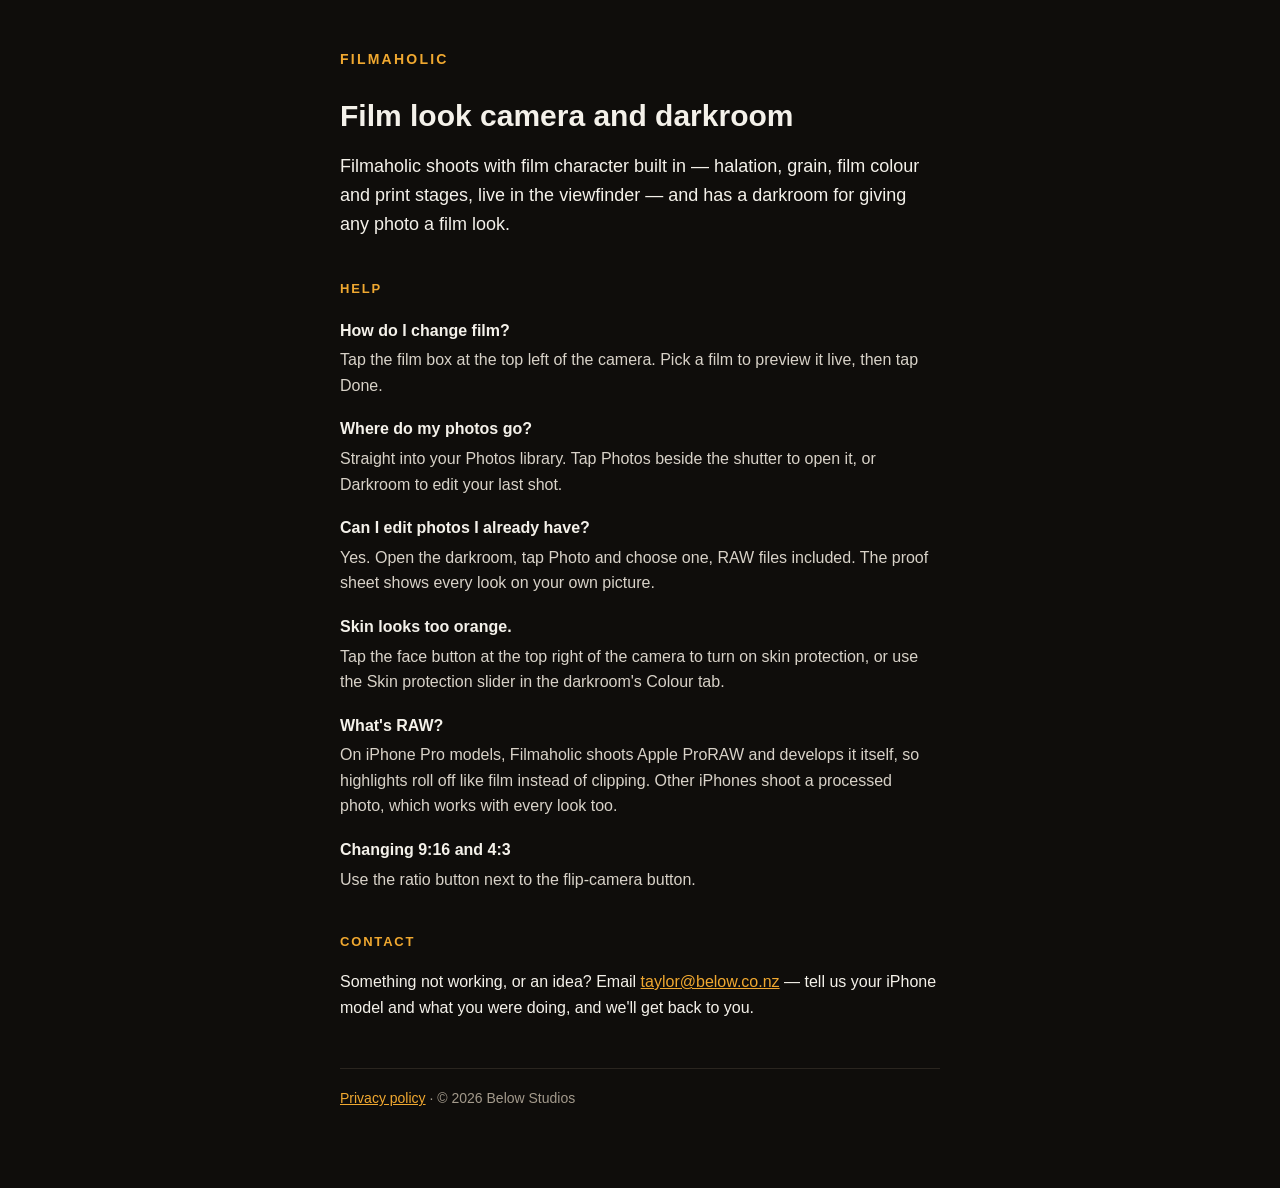
==== index.html @ 11f61984 "Filmaholic support and privacy pages" ====
<!doctype html>
<html lang="en-GB">
<head>
<meta charset="utf-8">
<meta name="viewport" content="width=device-width, initial-scale=1">
<title>Filmaholic support</title>
<link rel="stylesheet" href="style.css">
</head>
<body>
<main>
  <p class="mark">Filmaholic</p>
  <h1>Film look camera and darkroom</h1>
  <p class="lead">Filmaholic shoots with film character built in — halation, grain, film colour and print stages,
  live in the viewfinder — and has a darkroom for giving any photo a film look.</p>

  <h2>Help</h2>
  <dl>
    <dt>How do I change film?</dt>
    <dd>Tap the film box at the top left of the camera. Pick a film to preview it live, then tap Done.</dd>
    <dt>Where do my photos go?</dt>
    <dd>Straight into your Photos library. Tap Photos beside the shutter to open it, or Darkroom to edit your
    last shot.</dd>
    <dt>Can I edit photos I already have?</dt>
    <dd>Yes. Open the darkroom, tap Photo and choose one, RAW files included. The proof sheet shows every look on
    your own picture.</dd>
    <dt>Skin looks too orange.</dt>
    <dd>Tap the face button at the top right of the camera to turn on skin protection, or use the Skin protection
    slider in the darkroom's Colour tab.</dd>
    <dt>What's RAW?</dt>
    <dd>On iPhone Pro models, Filmaholic shoots Apple ProRAW and develops it itself, so highlights roll off like
    film instead of clipping. Other iPhones shoot a processed photo, which works with every look too.</dd>
    <dt>Changing 9:16 and 4:3</dt>
    <dd>Use the ratio button next to the flip-camera button.</dd>
  </dl>

  <h2>Contact</h2>
  <p>Something not working, or an idea? Email <a href="mailto:taylor@below.co.nz">taylor@below.co.nz</a> — tell us your iPhone
  model and what you were doing, and we'll get back to you.</p>

  <p class="foot"><a href="privacy.html">Privacy policy</a> · © 2026 Below Studios</p>
</main>
</body>
</html>
---- style.css ----
:root { --ink: #0f0d0b; --paper: #f4f1ea; --muted: #a39a8c; --accent: #f0a830; --line: #2a251f; }
* { box-sizing: border-box; }
html { -webkit-text-size-adjust: 100%; }
body { margin: 0; background: var(--ink); color: var(--paper);
  font: 16px/1.6 -apple-system, BlinkMacSystemFont, "Helvetica Neue", Arial, sans-serif; }
main { max-width: 640px; margin: 0 auto; padding: 48px 20px 64px; }
.mark { margin: 0 0 28px; font-weight: 700; letter-spacing: 0.16em; text-transform: uppercase; font-size: 14px; }
.mark, .mark a { color: var(--accent); text-decoration: none; }
h1 { font-size: 30px; line-height: 1.2; margin: 0 0 12px; }
h2 { font-size: 13px; letter-spacing: 0.14em; text-transform: uppercase; color: var(--accent); margin: 40px 0 12px; }
.meta { color: var(--muted); font-size: 14px; margin: 0 0 24px; }
.lead { font-size: 18px; }
dt { font-weight: 600; margin-top: 18px; }
dd { margin: 4px 0 0; color: #d8d2c8; }
a { color: var(--accent); }
.foot { margin-top: 48px; padding-top: 18px; border-top: 1px solid var(--line); color: var(--muted); font-size: 14px; }
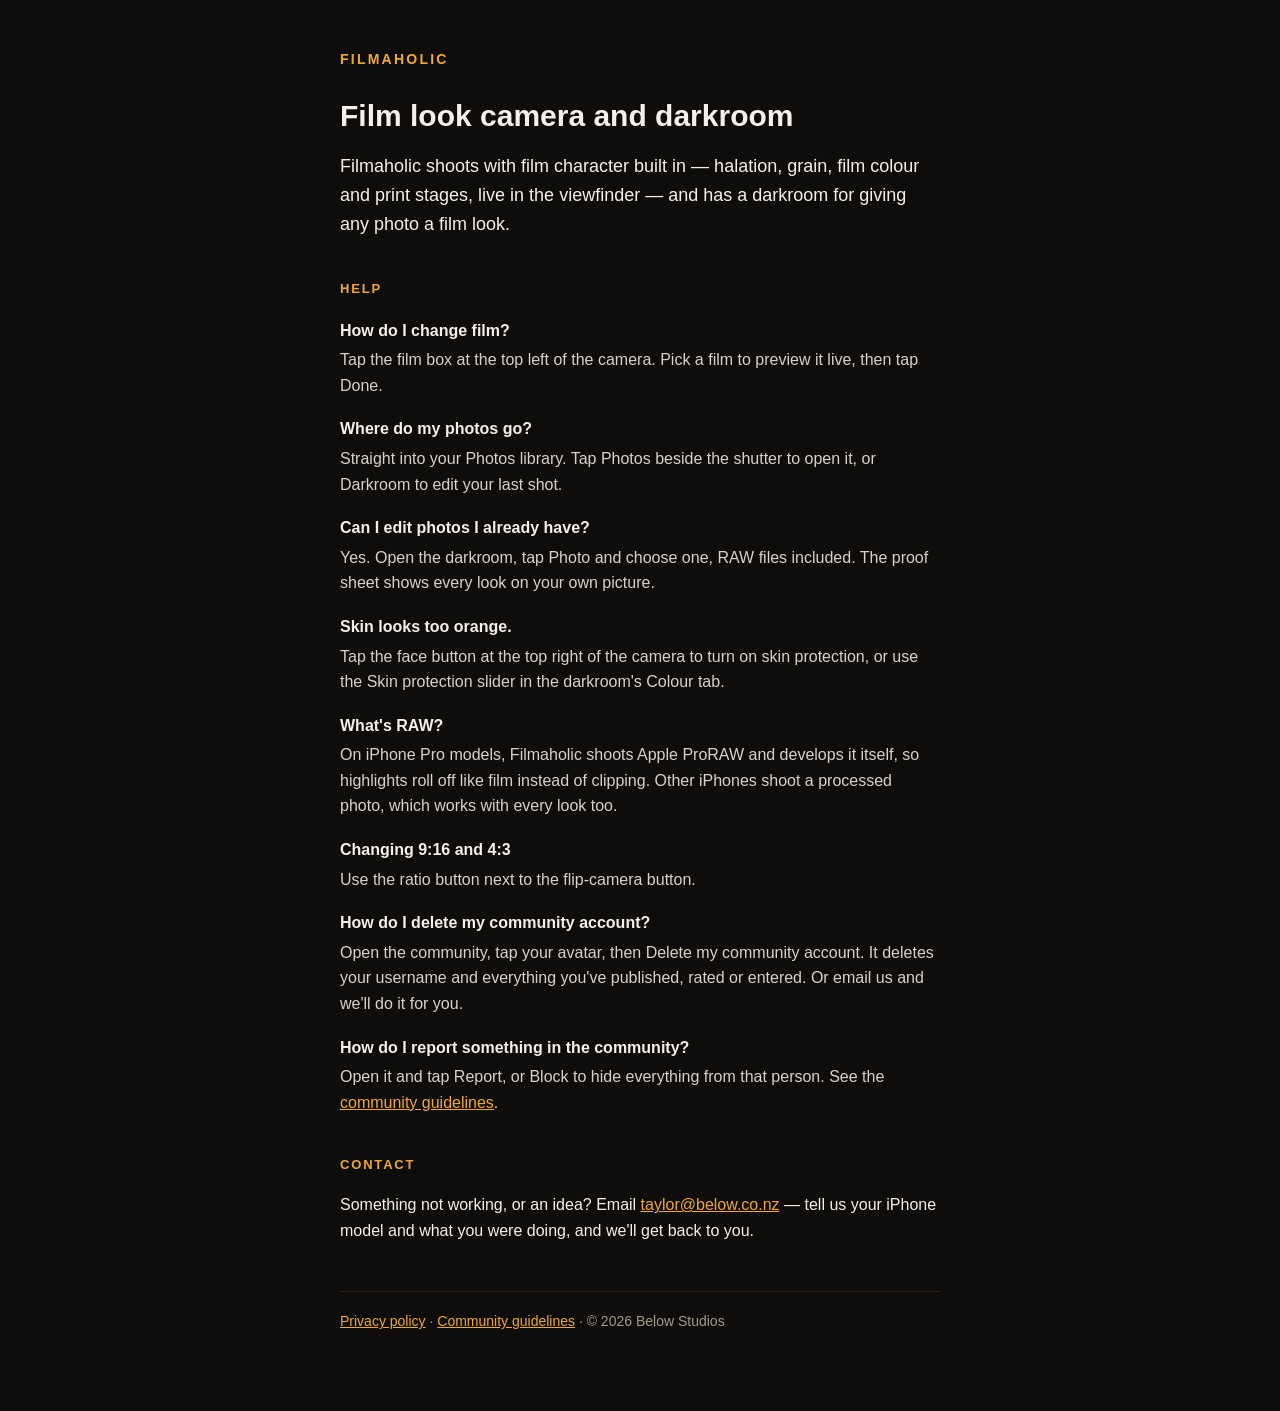
==== commit fce14b39: "Privacy policy, guidelines and help for the community: what's stored, moderation, account deletion C" ====
--- a/index.html
+++ b/index.html
@@ -31,13 +31,19 @@
     film instead of clipping. Other iPhones shoot a processed photo, which works with every look too.</dd>
     <dt>Changing 9:16 and 4:3</dt>
     <dd>Use the ratio button next to the flip-camera button.</dd>
+    <dt>How do I delete my community account?</dt>
+    <dd>Open the community, tap your avatar, then Delete my community account. It deletes your username and
+    everything you've published, rated or entered. Or email us and we'll do it for you.</dd>
+    <dt>How do I report something in the community?</dt>
+    <dd>Open it and tap Report, or Block to hide everything from that person. See the
+    <a href="community.html">community guidelines</a>.</dd>
   </dl>
 
   <h2>Contact</h2>
   <p>Something not working, or an idea? Email <a href="mailto:taylor@below.co.nz">taylor@below.co.nz</a> — tell us your iPhone
   model and what you were doing, and we'll get back to you.</p>
 
-  <p class="foot"><a href="privacy.html">Privacy policy</a> · © 2026 Below Studios</p>
+  <p class="foot"><a href="privacy.html">Privacy policy</a> · <a href="community.html">Community guidelines</a> · © 2026 Below Studios</p>
 </main>
 </body>
 </html>
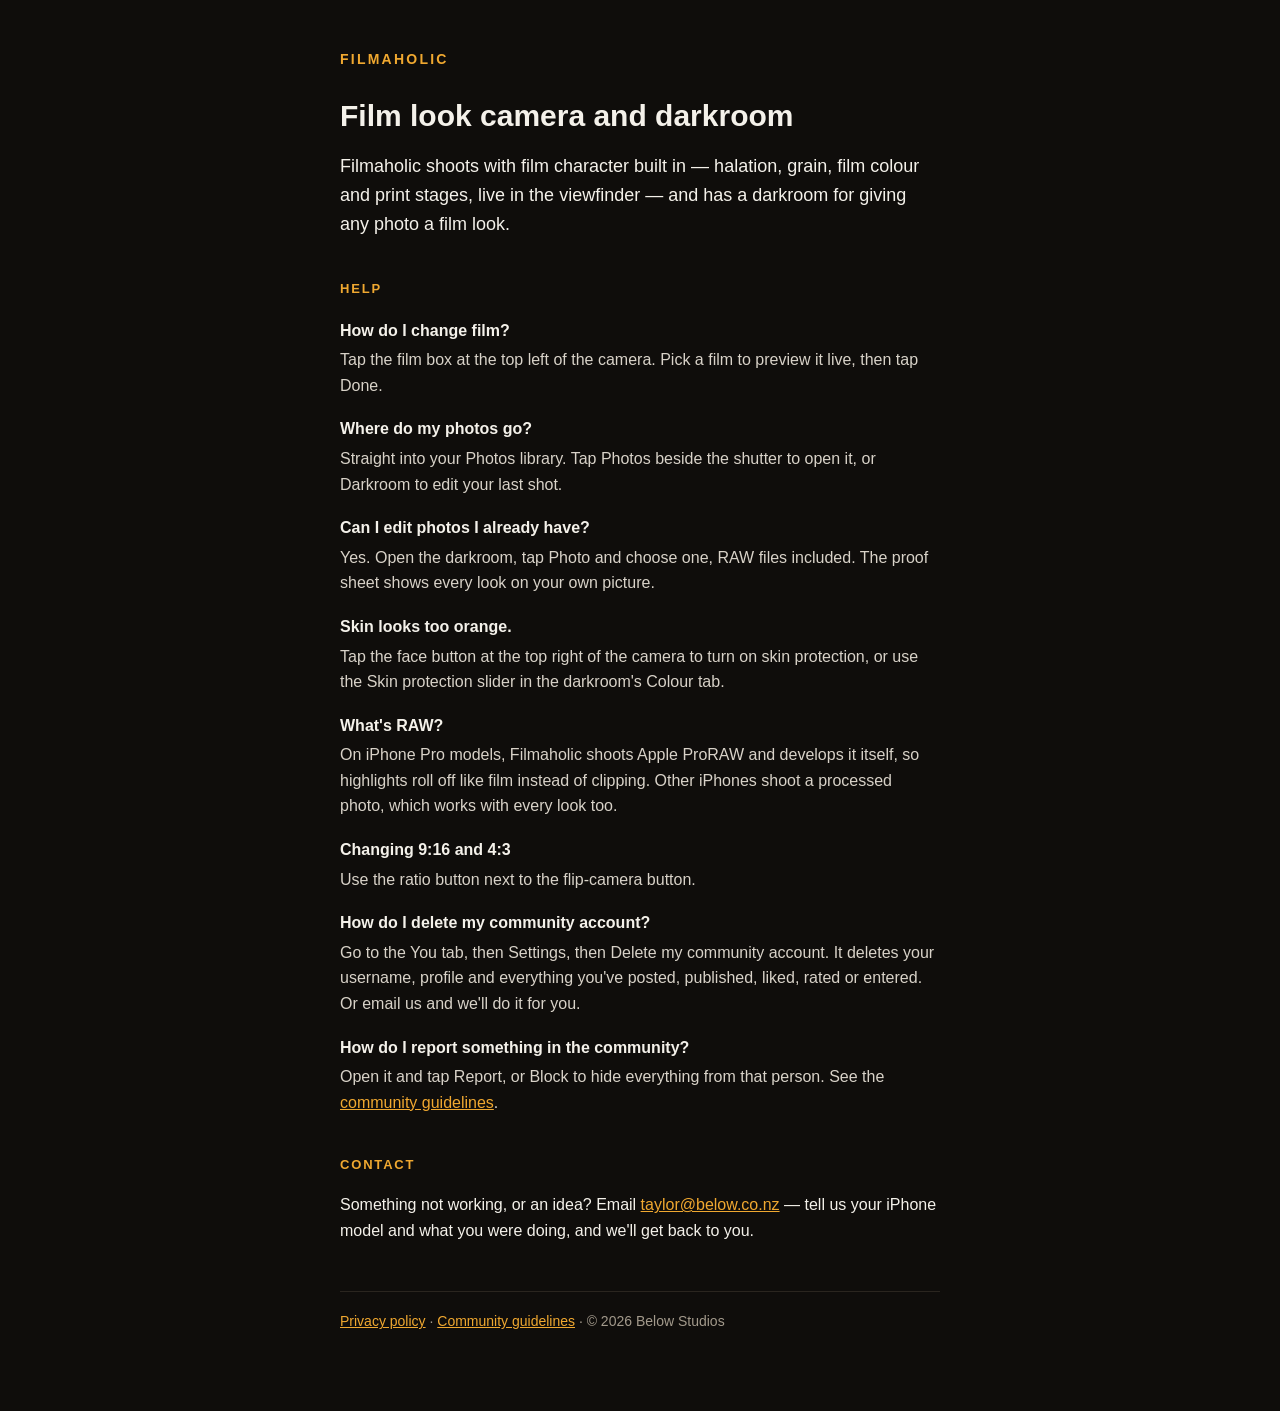
==== commit 5a2a4f19: "Privacy policy for 1.1: posts, likes, profiles, You ▸ Settings; rolls gone Co-Authored-By: Claude Op" ====
--- a/index.html
+++ b/index.html
@@ -32,8 +32,8 @@
     <dt>Changing 9:16 and 4:3</dt>
     <dd>Use the ratio button next to the flip-camera button.</dd>
     <dt>How do I delete my community account?</dt>
-    <dd>Open the community, tap your avatar, then Delete my community account. It deletes your username and
-    everything you've published, rated or entered. Or email us and we'll do it for you.</dd>
+    <dd>Go to the You tab, then Settings, then Delete my community account. It deletes your username, profile and
+    everything you've posted, published, liked, rated or entered. Or email us and we'll do it for you.</dd>
     <dt>How do I report something in the community?</dt>
     <dd>Open it and tap Report, or Block to hide everything from that person. See the
     <a href="community.html">community guidelines</a>.</dd>
